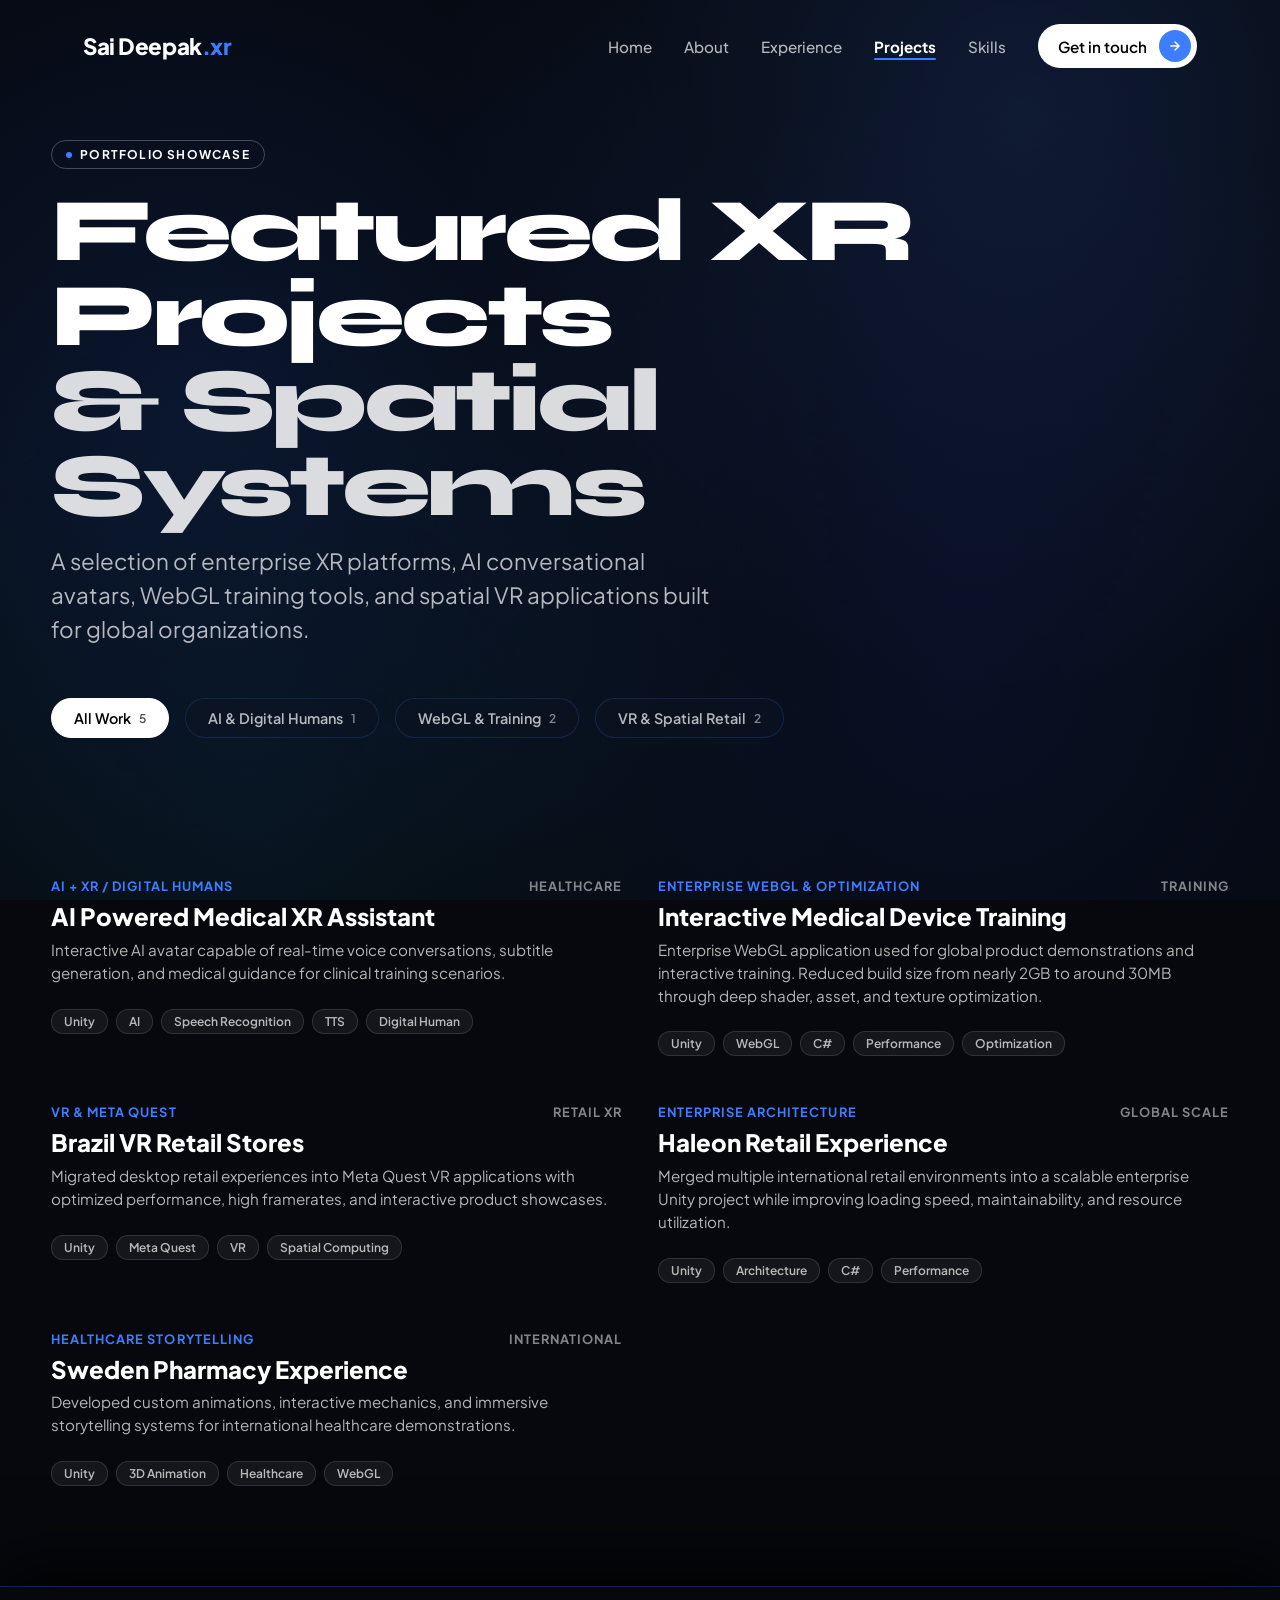
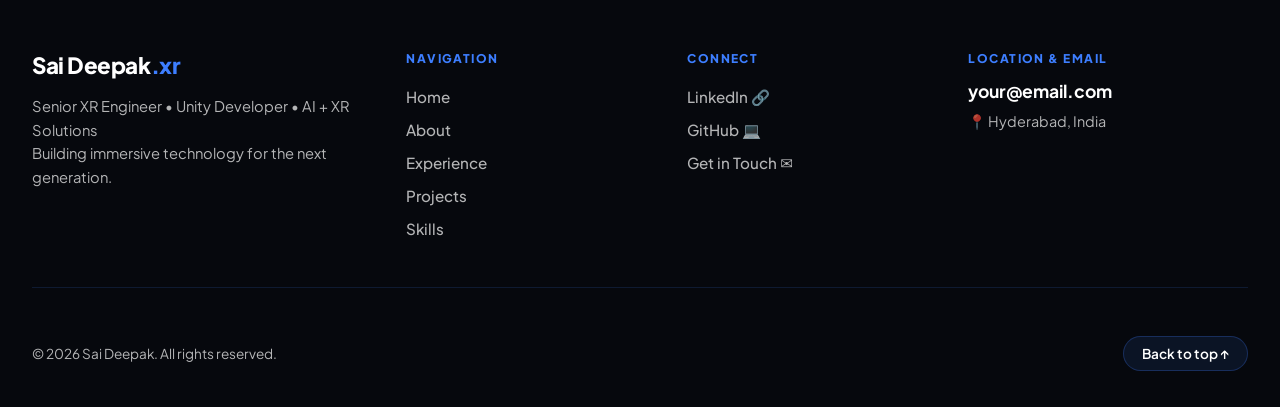
==== projects.html @ 57b47311 "Initial commit - Sai Deepak XR Portfolio" ====
<!DOCTYPE html>
<html lang="en">
<head>
  <meta charset="UTF-8">
  <meta name="viewport" content="width=device-width, initial-scale=1.0">
  <title>Projects & Case Studies — Sai Deepak (Senior XR Engineer)</title>
  <link rel="stylesheet" href="style.css">
  <link rel="preconnect" href="https://fonts.googleapis.com">
  <link rel="preconnect" href="https://fonts.gstatic.com" crossorigin>
  <link href="https://fonts.googleapis.com/css2?family=Plus+Jakarta+Sans:wght@300;400;500;600;700;800&family=Syne:wght@700;800&display=swap" rel="stylesheet">
</head>
<body class="projects-page-body">

  <!-- Ambient Dark Gradient Background Overlay -->
  <div class="ambient-gradient-overlay"></div>

  <!-- Sticky Navigation Bar -->
  <header class="navbar">
    <div class="nav-container">
      <a href="index.html" class="brand-logo">Sai Deepak<span class="logo-accent">.xr</span></a>
      <nav class="nav-menu">
        <a href="index.html#home" class="nav-link">Home</a>
        <a href="index.html#about" class="nav-link">About</a>
        <a href="index.html#experience" class="nav-link">Experience</a>
        <a href="projects.html" class="nav-link active">Projects</a>
        <a href="index.html#skills" class="nav-link">Skills</a>
        <a href="index.html#contact" class="btn-pill btn-pill-nav">
          <span>Get in touch</span>
          <span class="arrow-circle">
            <svg width="14" height="14" viewBox="0 0 24 24" fill="none" stroke="currentColor" stroke-width="2.5" stroke-linecap="round" stroke-linejoin="round">
              <path d="M5 12h14M12 5l7 7-7 7"/>
            </svg>
          </span>
        </a>
      </nav>
    </div>
  </header>

  <!-- Main Projects Wrapper -->
  <main class="content-wrapper">

    <!-- Hero Header & Title Subtext -->
    <section id="projects-hero" class="projects-hero-section">
      <div class="projects-hero-content">
        <div class="badge-pill"><span class="badge-dot"></span> PORTFOLIO SHOWCASE</div>
        <h1 class="projects-hero-title">Featured XR Projects<br><span class="hero-title-sub">& Spatial Systems</span></h1>
        <p class="projects-hero-subtext">A selection of enterprise XR platforms, AI conversational avatars, WebGL training tools, and spatial VR applications built for global organizations.</p>
      </div>

      <!-- Filter Tabs -->
      <div class="filter-bar">
        <button class="filter-btn active">All Work <span class="filter-count">5</span></button>
        <button class="filter-btn">AI & Digital Humans <span class="filter-count">1</span></button>
        <button class="filter-btn">WebGL & Training <span class="filter-count">2</span></button>
        <button class="filter-btn">VR & Spatial Retail <span class="filter-count">2</span></button>
      </div>
    </section>

    <!-- Featured Projects Grid -->
    <section class="all-projects-grid-section">
      <div class="projects-grid-full">

        <!-- Project Card 1 -->
        <article class="project-card-full">
          <div class="card-details">
            <div class="card-meta">
              <span class="card-cat">AI + XR / Digital Humans</span>
              <span class="card-year">Healthcare</span>
            </div>
            <h3 class="card-title">AI Powered Medical XR Assistant</h3>
            <p class="card-desc">Interactive AI avatar capable of real-time voice conversations, subtitle generation, and medical guidance for clinical training scenarios.</p>
            <div class="tech-tags">
              <span>Unity</span><span>AI</span><span>Speech Recognition</span><span>TTS</span><span>Digital Human</span>
            </div>
          </div>
        </article>

        <!-- Project Card 2 -->
        <article class="project-card-full">
          <div class="card-details">
            <div class="card-meta">
              <span class="card-cat">Enterprise WebGL & Optimization</span>
              <span class="card-year">Training</span>
            </div>
            <h3 class="card-title">Interactive Medical Device Training</h3>
            <p class="card-desc">Enterprise WebGL application used for global product demonstrations and interactive training. Reduced build size from nearly 2GB to around 30MB through deep shader, asset, and texture optimization.</p>
            <div class="tech-tags">
              <span>Unity</span><span>WebGL</span><span>C#</span><span>Performance</span><span>Optimization</span>
            </div>
          </div>
        </article>

        <!-- Project Card 3 -->
        <article class="project-card-full">
          <div class="card-details">
            <div class="card-meta">
              <span class="card-cat">VR & Meta Quest</span>
              <span class="card-year">Retail XR</span>
            </div>
            <h3 class="card-title">Brazil VR Retail Stores</h3>
            <p class="card-desc">Migrated desktop retail experiences into Meta Quest VR applications with optimized performance, high framerates, and interactive product showcases.</p>
            <div class="tech-tags">
              <span>Unity</span><span>Meta Quest</span><span>VR</span><span>Spatial Computing</span>
            </div>
          </div>
        </article>

        <!-- Project Card 4 -->
        <article class="project-card-full">
          <div class="card-details">
            <div class="card-meta">
              <span class="card-cat">Enterprise Architecture</span>
              <span class="card-year">Global Scale</span>
            </div>
            <h3 class="card-title">Haleon Retail Experience</h3>
            <p class="card-desc">Merged multiple international retail environments into a scalable enterprise Unity project while improving loading speed, maintainability, and resource utilization.</p>
            <div class="tech-tags">
              <span>Unity</span><span>Architecture</span><span>C#</span><span>Performance</span>
            </div>
          </div>
        </article>

        <!-- Project Card 5 -->
        <article class="project-card-full">
          <div class="card-details">
            <div class="card-meta">
              <span class="card-cat">Healthcare Storytelling</span>
              <span class="card-year">International</span>
            </div>
            <h3 class="card-title">Sweden Pharmacy Experience</h3>
            <p class="card-desc">Developed custom animations, interactive mechanics, and immersive storytelling systems for international healthcare demonstrations.</p>
            <div class="tech-tags">
              <span>Unity</span><span>3D Animation</span><span>Healthcare</span><span>WebGL</span>
            </div>
          </div>
        </article>

      </div>
    </section>

  </main>

  <!-- Full-Width Edge-to-Edge Solid Footer -->
  <footer class="site-footer">
    <div class="footer-inner">
      <div class="footer-grid">
        <!-- Col 1: Brand -->
        <div class="footer-col footer-col-brand">
          <a href="index.html" class="brand-logo">Sai Deepak<span class="logo-accent">.xr</span></a>
          <p class="footer-tagline">Senior XR Engineer • Unity Developer • AI + XR Solutions<br>Building immersive technology for the next generation.</p>
        </div>

        <!-- Col 2: Navigation -->
        <div class="footer-col">
          <span class="footer-col-head">NAVIGATION</span>
          <ul class="footer-link-list">
            <li><a href="index.html#home">Home</a></li>
            <li><a href="index.html#about">About</a></li>
            <li><a href="index.html#experience">Experience</a></li>
            <li><a href="projects.html">Projects</a></li>
            <li><a href="index.html#skills">Skills</a></li>
          </ul>
        </div>

        <!-- Col 3: Social & Links -->
        <div class="footer-col">
          <span class="footer-col-head">CONNECT</span>
          <ul class="footer-link-list">
            <li><a href="https://linkedin.com" target="_blank" rel="noopener">LinkedIn 🔗</a></li>
            <li><a href="https://github.com" target="_blank" rel="noopener">GitHub 💻</a></li>
            <li><a href="index.html#contact">Get in Touch ✉️</a></li>
          </ul>
        </div>

        <!-- Col 4: Direct Contact -->
        <div class="footer-col footer-col-direct">
          <span class="footer-col-head">LOCATION & EMAIL</span>
          <a href="mailto:your@email.com" class="footer-email">your@email.com</a>
          <span class="footer-location">📍 Hyderabad, India</span>
        </div>
      </div>

      <div class="footer-divider"></div>

      <div class="footer-bottom">
        <p class="copyright-text">© 2026 Sai Deepak. All rights reserved.</p>
        <a href="#projects-hero" class="back-to-top">Back to top ↑</a>
      </div>
    </div>
  </footer>

</body>
</html>
---- style.css ----
:root {
  --bg-dark: #06080D;
  --accent-orange: #3D7EFF; /* Remapped to Electric Blue */
  --accent-blue: #3D7EFF;
  --text-white: #FFFFFF;
  --text-muted: rgba(255, 255, 255, 0.7);
  --text-dim: rgba(255, 255, 255, 0.5);
  --card-bg: rgba(13, 19, 33, 0.55);
  --card-border: rgba(61, 126, 255, 0.15);
}

* {
  box-sizing: border-box;
  margin: 0;
  padding: 0;
}

html {
  scroll-behavior: smooth;
}

body {
  width: 100%;
  background-color: var(--bg-dark);
  color: var(--text-white);
  font-family: 'Plus Jakarta Sans', system-ui, -apple-system, sans-serif;
  overflow-x: hidden;
  position: relative;
}

/* Background Fixed Canvas Container */
.canvas-container {
  position: fixed;
  top: 0;
  left: 0;
  width: 100vw;
  height: 100vh;
  z-index: 1;
  pointer-events: none;
  overflow: hidden;
  transition: opacity 0.4s ease;
}

#animation-canvas {
  width: 100%;
  height: 100%;
  display: block;
}

/* Subtle scrim with low-opacity dark blue ambient gradient spots */
.canvas-scrim {
  position: absolute;
  inset: 0;
  background: radial-gradient(circle at 18% 25%, rgba(61, 126, 255, 0.16) 0%, transparent 50%),
              radial-gradient(circle at 82% 55%, rgba(37, 99, 235, 0.14) 0%, transparent 55%),
              radial-gradient(circle at 50% 85%, rgba(30, 64, 175, 0.15) 0%, transparent 50%),
              linear-gradient(to bottom, rgba(6, 8, 13, 0.4) 0%, rgba(6, 8, 13, 0.15) 50%, rgba(6, 8, 13, 0.8) 100%);
  pointer-events: none;
}

/* Loading Overlay */
.loader-overlay {
  position: fixed;
  inset: 0;
  background-color: var(--bg-dark);
  z-index: 9999;
  display: flex;
  justify-content: center;
  align-items: center;
  transition: opacity 0.6s cubic-bezier(0.16, 1, 0.3, 1), visibility 0.6s;
}

.loader-overlay.hidden {
  opacity: 0;
  visibility: hidden;
  pointer-events: none;
}

.loader-content {
  display: flex;
  flex-direction: column;
  align-items: center;
  gap: 16px;
  width: 240px;
}

.spinner {
  width: 32px;
  height: 32px;
  border: 2px solid rgba(255, 255, 255, 0.1);
  border-top-color: var(--accent-orange);
  border-radius: 50%;
  animation: spin 0.8s linear infinite;
}

@keyframes spin {
  to { transform: rotate(360deg); }
}

.loader-text {
  font-size: 0.8rem;
  font-weight: 500;
  letter-spacing: 0.08em;
  color: var(--text-muted);
  text-transform: uppercase;
}

.progress-bar-track {
  width: 100%;
  height: 3px;
  background: rgba(255, 255, 255, 0.1);
  border-radius: 4px;
  overflow: hidden;
}

.progress-bar-fill {
  width: 0%;
  height: 100%;
  background: var(--accent-orange);
  transition: width 0.15s ease-out;
  border-radius: 4px;
}

/* Sticky Navbar */
.navbar {
  position: fixed;
  top: 0;
  left: 0;
  width: 100%;
  z-index: 100;
  padding: 24px 32px;
  transition: background 0.3s ease, padding 0.3s ease;
}

.nav-container {
  width: 100%;
  max-width: 100%;
  padding: 0 max(4vw, 36px);
  display: flex;
  justify-content: space-between;
  align-items: center;
}

.brand-logo {
  font-size: 1.4rem;
  font-weight: 800;
  color: var(--text-white);
  text-decoration: none;
  letter-spacing: -0.02em;
}

.nav-menu {
  display: flex;
  align-items: center;
  gap: 32px;
}

.nav-link {
  color: var(--text-muted);
  text-decoration: none;
  font-size: 0.95rem;
  font-weight: 500;
  transition: color 0.25s ease;
}

.nav-link:hover {
  color: var(--text-white);
}

/* Button Pill Base */
.btn-pill {
  display: inline-flex;
  align-items: center;
  gap: 12px;
  text-decoration: none;
  font-size: 0.95rem;
  font-weight: 600;
  border-radius: 40px;
  transition: all 0.3s ease;
  cursor: pointer;
}

.btn-pill-nav {
  background: var(--text-white);
  color: #000000;
  padding: 6px 6px 6px 20px;
}

.btn-pill-nav:hover {
  transform: translateY(-2px);
  box-shadow: 0 8px 24px rgba(255, 255, 255, 0.2);
}

.btn-pill-primary {
  background: var(--accent-orange);
  color: var(--text-white);
  padding: 8px 8px 8px 24px;
}

.btn-pill-primary:hover {
  background: #2563EB;
  transform: translateY(-2px);
  box-shadow: 0 8px 24px rgba(61, 126, 255, 0.45);
}

.arrow-circle {
  width: 32px;
  height: 32px;
  border-radius: 50%;
  background: var(--accent-orange);
  color: var(--text-white);
  display: flex;
  align-items: center;
  justify-content: center;
  transition: transform 0.3s ease;
}

.btn-pill-nav .arrow-circle {
  background: var(--accent-orange);
  color: var(--text-white);
}

.btn-pill-primary .arrow-circle {
  background: #ffffff;
  color: var(--accent-orange);
}

.btn-pill:hover .arrow-circle {
  transform: translateX(3px);
}

/* Main Content Wrapper (Overlay on top of fixed canvas) */
.content-wrapper {
  position: relative;
  z-index: 2;
  width: 100%;
  max-width: 100%;
  padding: 120px max(4vw, 36px) 100px;
  display: flex;
  flex-direction: column;
  gap: 140px;
}

/* Hero Section */
.hero-section {
  min-height: calc(100vh - 160px);
  display: flex;
  flex-direction: column;
  justify-content: space-between;
  padding-top: 40px;
}

.hero-grid {
  display: flex;
  justify-content: space-between;
  align-items: center;
  width: 100%;
}

.hero-left {
  max-width: 380px;
}

.hero-subhead {
  font-size: 1.35rem;
  font-weight: 500;
  color: var(--text-white);
  margin-bottom: 8px;
}

.hero-title {
  font-size: clamp(2.5rem, 4vw, 4.2rem);
  font-weight: 800;
  line-height: 0.98;
  letter-spacing: -0.03em;
  color: var(--text-white);
  font-family: 'Plus Jakarta Sans', sans-serif;
  text-shadow: 0 4px 30px rgba(0, 0, 0, 0.4);
}

.hero-right {
  max-width: 420px;
  margin-left: auto;
  text-align: right;
  display: flex;
  flex-direction: column;
  align-items: flex-end;
}

.hero-quote {
  font-size: clamp(1.6rem, 3vw, 2.4rem);
  font-weight: 700;
  line-height: 1.2;
  letter-spacing: -0.02em;
  margin-bottom: 16px;
  color: var(--text-white);
}

.hero-desc {
  font-size: 1.05rem;
  line-height: 1.6;
  color: var(--text-muted);
}

.hero-actions {
  display: flex;
  gap: 14px;
  flex-wrap: wrap;
  margin-top: 24px;
  justify-content: flex-end;
}

.hero-role-badge {
  display: inline-block;
  padding: 6px 16px;
  border-radius: 20px;
  background: rgba(61, 126, 255, 0.15);
  border: 1px solid rgba(61, 126, 255, 0.35);
  color: var(--text-white);
  font-size: 0.82rem;
  font-weight: 700;
  letter-spacing: 0.04em;
  text-transform: uppercase;
  margin-top: 16px;
}

/* Services / Tags Row (Spatial Left & Right Split) */
.services-row {
  display: flex;
  justify-content: space-between;
  align-items: flex-start;
  gap: 120px;
  margin-top: 60px;
  padding-top: 40px;
  border-top: 1px solid rgba(255, 255, 255, 0.1);
  width: 100%;
}

.services-left, .services-right {
  display: flex;
  flex-direction: column;
  gap: 24px;
  max-width: 440px;
  width: 100%;
}

.services-right {
  text-align: right;
  align-items: flex-end;
  margin-left: auto;
}

.services-right .service-tag {
  justify-content: flex-end;
  text-align: right;
}

.service-tag {
  font-size: 0.95rem;
  font-weight: 600;
  color: var(--text-white);
  display: flex;
  align-items: center;
  gap: 8px;
}

.tag-num {
  color: var(--accent-orange);
  font-weight: 700;
}

/* Trusted Brands Section */
.brands-section {
  width: 100%;
}

.brands-card {
  background: transparent;
  backdrop-filter: none;
  -webkit-backdrop-filter: none;
  border: none;
  border-top: 1px solid rgba(255, 255, 255, 0.12);
  border-bottom: 1px solid rgba(255, 255, 255, 0.12);
  padding: 32px 0;
  display: flex;
  align-items: center;
  justify-content: space-between;
  gap: 60px;
  width: 100%;
}

.brands-left {
  display: flex;
  align-items: center;
  gap: 32px;
  max-width: 460px;
}

.brands-right {
  display: flex;
  align-items: center;
  gap: 36px;
  margin-left: auto;
}

.brand-item {
  display: flex;
  align-items: center;
  gap: 10px;
  font-size: 1.1rem;
  font-weight: 700;
  color: var(--text-white);
  letter-spacing: -0.01em;
}

.brand-icon {
  width: 22px;
  height: 22px;
  color: var(--text-white);
}

/* About / Behind the Designs Section */
.about-section {
  padding-top: 40px;
}

.about-grid {
  display: flex;
  justify-content: space-between;
  align-items: flex-start;
  width: 100%;
}

.about-left {
  max-width: 400px;
}

.about-right {
  max-width: 440px;
  margin-left: auto;
  text-align: right;
  display: flex;
  flex-direction: column;
  align-items: flex-end;
}

.section-badge {
  display: inline-block;
  font-size: 1.1rem;
  font-weight: 700;
  color: var(--accent-orange);
  margin-bottom: 20px;
  letter-spacing: -0.01em;
}

.section-heading {
  font-size: clamp(2.5rem, 5vw, 4rem);
  font-weight: 800;
  line-height: 1.08;
  letter-spacing: -0.03em;
  color: var(--text-white);
  text-shadow: 0 4px 30px rgba(0, 0, 0, 0.4);
}

.about-right {
  display: flex;
  flex-direction: column;
  gap: 36px;
  padding-top: 50px;
}

.about-text {
  font-size: clamp(1.2rem, 2.5vw, 1.75rem);
  font-weight: 600;
  line-height: 1.35;
  color: var(--text-white);
  letter-spacing: -0.02em;
}

.cta-row {
  display: flex;
  flex-direction: column;
  align-items: flex-start;
  gap: 20px;
}

.cta-subtext {
  font-size: 0.95rem;
  color: var(--text-muted);
}

/* Badge Pill Base */
.badge-pill {
  display: inline-flex;
  align-items: center;
  gap: 8px;
  padding: 6px 14px;
  border-radius: 20px;
  background: transparent;
  border: 1px solid rgba(255, 255, 255, 0.25);
  font-size: 0.75rem;
  font-weight: 700;
  letter-spacing: 0.1em;
  color: var(--text-white);
  text-transform: uppercase;
  margin-bottom: 20px;
}

.badge-dot {
  width: 6px;
  height: 6px;
  border-radius: 50%;
  background: #3D7EFF;
}

.section-title {
  font-size: clamp(2rem, 3.8vw, 3.2rem);
  font-weight: 800;
  line-height: 1.1;
  letter-spacing: -0.03em;
  color: var(--text-white);
}

.section-title em {
  font-style: italic;
  font-weight: 300;
}

/* Workflow Section */
.workflow-section {
  width: 100%;
  display: flex;
  flex-direction: column;
  gap: 48px;
}

.workflow-header {
  display: grid;
  grid-template-columns: 1.1fr 0.9fr;
  gap: 60px;
  align-items: flex-end;
}

.workflow-desc {
  font-size: 1.05rem;
  line-height: 1.6;
  color: var(--text-muted);
}

/* Timeline Container & Grid Lines */
.timeline-container {
  position: relative;
  width: 100%;
  padding: 40px 0;
  margin: 10px 0;
}

.timeline-grid-lines {
  position: absolute;
  inset: 0;
  display: grid;
  grid-template-columns: repeat(5, 1fr);
  pointer-events: none;
}

.timeline-grid-lines span {
  border-right: 1px dashed rgba(255, 255, 255, 0.1);
}

.timeline-steps {
  position: relative;
  z-index: 2;
  display: flex;
  flex-direction: column;
  gap: 16px;
}

.timeline-step {
  display: inline-flex;
  align-items: center;
  gap: 12px;
  padding: 10px 18px;
  border-radius: 30px;
  background: rgba(255, 255, 255, 0.06);
  border: 1px solid rgba(255, 255, 255, 0.15);
  font-size: 0.9rem;
  font-weight: 600;
  color: var(--text-white);
  width: fit-content;
  transition: transform 0.3s ease, border-color 0.3s ease;
}

.timeline-step:hover {
  transform: translateY(-2px);
  border-color: rgba(255, 255, 255, 0.4);
}

.step-duration {
  font-size: 0.75rem;
  padding: 3px 10px;
  border-radius: 12px;
  background: rgba(255, 255, 255, 0.15);
  color: #ffffff;
  font-weight: 700;
}

/* Staggered Timeline Staircase Positioning */
.step-1 { margin-left: 0%; }
.step-2 { margin-left: 5%; }
.step-3 { margin-left: 28%; }
.step-4 { margin-left: 54%; }
.step-5 { margin-left: 58%; }
.step-6 { margin-left: 78%; }

.workflow-caption {
  display: flex;
  align-items: flex-start;
  gap: 12px;
  font-size: 0.9rem;
  color: var(--text-muted);
  max-width: 800px;
}

.caption-dot {
  width: 6px;
  height: 6px;
  border-radius: 50%;
  background: #3D7EFF;
  margin-top: 6px;
  flex-shrink: 0;
}

/* Color Palette Section */
.palette-section {
  width: 100%;
  display: flex;
  flex-direction: column;
  gap: 48px;
}

.palette-header {
  max-width: 850px;
}

.palette-diagram-wrap {
  position: relative;
  width: 100%;
  min-height: 520px;
  display: flex;
  align-items: center;
  justify-content: center;
}

.ring-svg {
  width: 460px;
  height: 460px;
  position: absolute;
  pointer-events: none;
}

.node-pulse {
  animation: pulseNode 2s infinite ease-in-out;
}

@keyframes pulseNode {
  0%, 100% { r: 12px; opacity: 1; }
  50% { r: 16px; opacity: 0.8; }
}

/* Swatch Cards */
.swatch-card {
  position: absolute;
  width: 240px;
  padding: 16px;
  border-radius: 16px;
  background: rgba(18, 18, 22, 0.4);
  border: 1px solid rgba(255, 255, 255, 0.12);
  display: flex;
  flex-direction: column;
  gap: 8px;
  transition: transform 0.3s ease, border-color 0.3s ease;
}

.swatch-card:hover {
  transform: scale(1.03);
  border-color: rgba(255, 255, 255, 0.3);
}

.card-top-left { top: 20px; left: 4%; }
.card-top-right { top: 20px; right: 4%; }
.card-bottom-left { bottom: 20px; left: 4%; }
.card-bottom-right { bottom: 20px; right: 4%; }

.card-head {
  display: flex;
  align-items: center;
  justify-content: space-between;
}

.swatch-name {
  font-size: 0.85rem;
  font-weight: 700;
  color: var(--text-white);
}

.swatch-color-dot {
  width: 12px;
  height: 12px;
  border-radius: 50%;
}

.dot-white { background: #FFFFFF; }
.dot-dark { background: #0D0F14; border: 1px solid #ffffff; }
.dot-blue { background: #3D7EFF; }
.dot-surface { background: #141720; border: 1px solid rgba(255,255,255,0.4); }

.card-desc {
  font-size: 0.75rem;
  color: var(--text-muted);
  line-height: 1.4;
}

.card-specs {
  display: flex;
  flex-direction: column;
  gap: 4px;
  padding-top: 8px;
  border-top: 1px solid rgba(255, 255, 255, 0.08);
  font-size: 0.7rem;
  color: var(--text-dim);
}

.spec-row {
  display: flex;
  justify-content: space-between;
  align-items: center;
}

.spec-row strong {
  color: var(--text-white);
  font-weight: 600;
}

/* Palette Actions */
.palette-actions {
  display: flex;
  align-items: center;
  justify-content: space-between;
  margin-top: 20px;
}

.btn-pill-outline {
  border: 1px solid rgba(255, 255, 255, 0.25);
  background: transparent;
  color: var(--text-white);
  padding: 10px 20px;
  font-size: 0.9rem;
}

.btn-pill-outline:hover {
  border-color: var(--text-white);
  background: rgba(255, 255, 255, 0.1);
}

/* Projects Grid Section */
.projects-section {
  padding-bottom: 80px;
}

.projects-grid {
  display: grid;
  grid-template-columns: repeat(3, 1fr);
  gap: 28px;
}

.project-card {
  background: transparent;
  backdrop-filter: none;
  -webkit-backdrop-filter: none;
  border: none;
  border-radius: 28px;
  overflow: hidden;
  transition: transform 0.4s cubic-bezier(0.16, 1, 0.3, 1);
  cursor: pointer;
}

.project-card:hover {
  transform: translateY(-8px);
  box-shadow: none;
}

.card-image-wrap {
  width: 100%;
  aspect-ratio: 4 / 5;
  overflow: hidden;
  border-radius: 24px;
  background: transparent;
}

.card-img {
  width: 100%;
  height: 100%;
  object-fit: cover;
  display: block;
  border-radius: 24px;
  transition: transform 0.6s cubic-bezier(0.16, 1, 0.3, 1);
}

.project-card:hover .card-img {
  transform: scale(1.06);
}

/* Stats / Market Valuation Section */
.stats-section {
  width: 100%;
  padding-bottom: 60px;
}

.stats-divider {
  width: 100%;
  height: 1px;
  background: rgba(255, 255, 255, 0.15);
  margin-bottom: 40px;
}

.stats-grid {
  display: flex;
  justify-content: space-between;
  align-items: flex-start;
  gap: 40px;
  width: 100%;
}

.stats-col {
  display: flex;
  flex-direction: column;
  gap: 60px;
  max-width: 440px;
  width: 100%;
}

.stats-col-left {
  text-align: left;
  align-items: flex-start;
}

.stats-col-right {
  text-align: right;
  align-items: flex-end;
  margin-left: auto;
}

.stats-col-right .stat-value {
  justify-content: flex-end;
}

.stats-col-right .stat-desc {
  text-align: right;
}

.stat-item {
  display: flex;
  flex-direction: column;
  gap: 16px;
}

.stat-header-label {
  font-size: 0.8rem;
  font-weight: 700;
  letter-spacing: 0.08em;
  color: var(--text-muted);
  text-transform: uppercase;
}

.stat-value {
  font-size: clamp(4.5rem, 9vw, 8rem);
  font-weight: 800;
  line-height: 0.95;
  letter-spacing: -0.04em;
  color: var(--text-white);
  font-family: 'Plus Jakarta Sans', sans-serif;
  display: flex;
  align-items: baseline;
  gap: 12px;
}

.stat-unit {
  font-size: clamp(1.5rem, 3vw, 2.5rem);
  font-weight: 700;
  color: rgba(255, 255, 255, 0.8);
  letter-spacing: 0.02em;
}

.stat-desc {
  font-size: 1.05rem;
  line-height: 1.5;
  color: var(--text-muted);
  max-width: 440px;
}

/* Global Studio Showcase Section */
.studio-section {
  position: relative;
  width: 100%;
  min-height: 700px;
  display: flex;
  align-items: center;
  justify-content: center;
  margin: 40px 0 80px;
  overflow: hidden;
}

/* Huge Two-Line Display Name Surround */
.studio-name-display {
  display: flex;
  flex-direction: column;
  align-items: center;
  justify-content: center;
  width: 100%;
  text-align: center;
  pointer-events: none;
  user-select: none;
}

.name-line {
  font-size: clamp(5.5rem, 14vw, 12rem);
  font-weight: 800;
  font-family: 'Syne', 'Plus Jakarta Sans', sans-serif;
  line-height: 0.9;
  letter-spacing: -0.04em;
  color: rgba(255, 255, 255, 0.9);
  text-transform: uppercase;
}

/* Centered Portrait Card Frame with Floating Badges */
.studio-centered-frame {
  position: absolute;
  top: 50%;
  left: 50%;
  transform: translate(-50%, -50%);
  z-index: 10;
  display: flex;
  flex-direction: column;
  align-items: center;
  gap: 12px;
}

.portrait-card-wrap {
  width: 220px;
  height: 280px;
  border-radius: 20px;
  overflow: hidden;
  border: 1px solid rgba(255, 255, 255, 0.3);
  box-shadow: 0 30px 60px rgba(0, 0, 0, 0.6);
  background: transparent;
}

.portrait-img {
  width: 100%;
  height: 100%;
  object-fit: cover;
  display: block;
}

.badge-tag-top, .badge-tag-bottom {
  display: inline-block;
  padding: 6px 18px;
  border-radius: 20px;
  background: rgba(18, 18, 22, 0.75);
  border: 1px solid rgba(255, 255, 255, 0.25);
  backdrop-filter: blur(12px);
  font-size: 0.8rem;
  font-weight: 700;
  color: var(--text-white);
  box-shadow: 0 8px 20px rgba(0, 0, 0, 0.4);
}

/* Top Right Studio Info */
.studio-info-topright {
  position: absolute;
  top: 20px;
  right: 0;
  max-width: 260px;
  display: flex;
  flex-direction: column;
  gap: 8px;
  text-align: right;
  z-index: 5;
}

.info-year {
  font-size: 0.75rem;
  font-weight: 700;
  letter-spacing: 0.1em;
  color: var(--text-muted);
}

.info-text {
  font-size: 0.9rem;
  line-height: 1.5;
  color: var(--text-white);
}

/* Bottom Left Review Rating */
.studio-rating-bottomleft {
  position: absolute;
  bottom: 20px;
  left: 0;
  display: flex;
  align-items: center;
  gap: 16px;
  z-index: 5;
}

.avatar-group {
  display: flex;
  align-items: center;
}

.avatar-icon {
  width: 32px;
  height: 32px;
  border-radius: 50%;
  background: rgba(255, 255, 255, 0.15);
  border: 2px solid #050505;
  display: flex;
  align-items: center;
  justify-content: center;
  font-size: 0.8rem;
  margin-left: -10px;
}

.avatar-icon:first-child {
  margin-left: 0;
}

.rating-text-wrap {
  display: flex;
  flex-direction: column;
  font-size: 0.85rem;
}

.rating-text-wrap strong {
  color: var(--text-white);
  font-weight: 700;
}

.rating-text-wrap span {
  color: var(--text-muted);
  font-size: 0.75rem;
}

/* Contact Section (Ready to Grow & Scale) */
.contact-section {
  width: 100%;
  padding-bottom: 80px;
}

.contact-header {
  display: flex;
  justify-content: space-between;
  align-items: flex-start;
  gap: 40px;
  margin-bottom: 64px;
}

.contact-title {
  font-size: clamp(3rem, 6.5vw, 6rem);
  font-weight: 800;
  line-height: 0.95;
  letter-spacing: -0.04em;
  color: var(--text-white);
  font-family: 'Plus Jakarta Sans', sans-serif;
  text-transform: uppercase;
}

.contact-title-sub {
  color: rgba(255, 255, 255, 0.85);
  font-weight: 700;
}

.contact-badge {
  display: flex;
  flex-direction: column;
  align-items: flex-end;
  gap: 8px;
  text-align: right;
}

.badge-tag {
  display: inline-block;
  padding: 6px 16px;
  border-radius: 20px;
  background: transparent;
  border: 1px solid rgba(255, 255, 255, 0.25);
  backdrop-filter: none;
  -webkit-backdrop-filter: none;
  font-size: 0.75rem;
  font-weight: 700;
  letter-spacing: 0.1em;
  color: var(--text-white);
  text-transform: uppercase;
}

.badge-desc {
  font-size: 0.85rem;
  color: var(--text-muted);
  max-width: 200px;
}

.contact-form {
  background: transparent;
  backdrop-filter: none;
  -webkit-backdrop-filter: none;
  border: none;
  padding: 24px 0 0 0;
  box-shadow: none;
}

.form-grid {
  display: grid;
  grid-template-columns: repeat(2, 1fr);
  gap: 48px 40px;
}

.form-group {
  display: flex;
  flex-direction: column;
  gap: 12px;
}

.form-group label {
  font-size: 0.75rem;
  font-weight: 700;
  letter-spacing: 0.08em;
  color: rgba(255, 255, 255, 0.7);
  text-transform: uppercase;
}

.form-group input,
.form-group select {
  width: 100%;
  background: transparent;
  border: none;
  border-bottom: 1px solid rgba(255, 255, 255, 0.2);
  padding: 12px 0;
  font-size: 1rem;
  font-weight: 500;
  color: var(--text-white);
  font-family: inherit;
  outline: none;
  border-radius: 0;
  transition: border-color 0.3s ease, color 0.3s ease;
}

.form-group input::placeholder {
  color: rgba(255, 255, 255, 0.3);
  text-transform: uppercase;
}

.form-group select option {
  background: #121216;
  color: #ffffff;
}

.form-group input:focus,
.form-group select:focus {
  border-bottom-color: var(--accent-orange);
}

.form-submit-wrap {
  margin-top: 56px;
  display: flex;
  justify-content: flex-end;
}

.btn-submit {
  padding: 12px 12px 12px 32px;
  font-size: 1.05rem;
}

/* Site Footer (Full-Width Edge-to-Edge Solid Theme Footer) */
.site-footer {
  width: 100%;
  max-width: 100%;
  position: relative;
  z-index: 10;
  margin: 0;
  padding: 64px 0 36px;
  background: var(--bg-dark);
  border-top: 1px solid rgba(61, 126, 255, 0.25);
  border-left: none;
  border-right: none;
  border-bottom: none;
  border-radius: 0;
  box-shadow: 0 -20px 60px rgba(0, 0, 0, 0.9);
}

.footer-inner {
  max-width: 1320px;
  width: 100%;
  margin: 0 auto;
  padding: 0 32px;
  display: flex;
  flex-direction: column;
  gap: 48px;
}

.footer-grid {
  display: grid;
  grid-template-columns: 1.4fr 1fr 1fr 1.2fr;
  gap: 48px;
}

.footer-col {
  display: flex;
  flex-direction: column;
  gap: 16px;
}

.footer-col-brand {
  max-width: 340px;
}

.footer-tagline {
  font-size: 0.92rem;
  line-height: 1.6;
  color: var(--text-muted);
}

.footer-col-head {
  font-size: 0.75rem;
  font-weight: 800;
  letter-spacing: 0.12em;
  color: var(--accent-orange);
  text-transform: uppercase;
  margin-bottom: 4px;
}

.footer-link-list {
  list-style: none;
  display: flex;
  flex-direction: column;
  gap: 12px;
}

.footer-link-list a {
  color: var(--text-muted);
  text-decoration: none;
  font-size: 0.95rem;
  font-weight: 500;
  transition: all 0.25s ease;
  display: inline-flex;
  align-items: center;
  gap: 6px;
}

.footer-link-list a:hover {
  color: var(--text-white);
  transform: translateX(4px);
}

.footer-col-direct {
  display: flex;
  flex-direction: column;
  gap: 10px;
}

.footer-email {
  font-size: 1.1rem;
  font-weight: 700;
  color: var(--text-white);
  text-decoration: none;
  transition: color 0.25s ease;
}

.footer-email:hover {
  color: var(--accent-orange);
}

.footer-location {
  font-size: 0.9rem;
  color: var(--text-muted);
}

.footer-divider {
  width: 100%;
  height: 1px;
  background: rgba(61, 126, 255, 0.15);
}

.footer-bottom {
  display: flex;
  justify-content: space-between;
  align-items: center;
  font-size: 0.85rem;
  color: var(--text-muted);
}

.copyright-text {
  color: var(--text-muted);
}

.back-to-top {
  color: var(--text-white);
  text-decoration: none;
  font-weight: 600;
  font-size: 0.85rem;
  padding: 8px 18px;
  border-radius: 20px;
  background: rgba(61, 126, 255, 0.1);
  border: 1px solid rgba(61, 126, 255, 0.25);
  transition: all 0.3s ease;
}

.back-to-top:hover {
  background: var(--accent-orange);
  color: var(--text-white);
  box-shadow: 0 4px 16px rgba(61, 126, 255, 0.35);
  transform: translateY(-2px);
}

/* Responsive Styles */
@media (max-width: 1024px) {
  .navbar {
    padding: 16px 24px;
  }
  .content-wrapper {
    padding: 100px 24px 80px;
    gap: 120px;
  }
  .hero-grid, .about-grid, .workflow-header {
    grid-template-columns: 1fr;
    gap: 40px;
  }
  .services-row {
    grid-template-columns: repeat(2, 1fr);
  }
  .step-1, .step-2, .step-3, .step-4, .step-5, .step-6 {
    margin-left: 0 !important;
  }
  .palette-diagram-wrap {
    min-height: auto;
    flex-direction: column;
    gap: 20px;
  }
  .ring-svg {
    display: none;
  }
  .swatch-card {
    position: relative;
    width: 100%;
    inset: auto !important;
  }
  .about-right {
    padding-top: 0;
  }
  .brands-card {
    flex-direction: column;
    align-items: flex-start;
    padding: 28px;
  }
  .projects-grid {
    grid-template-columns: 1fr;
  }
  .contact-header {
    flex-direction: column;
    align-items: flex-start;
  }
  .contact-badge {
    align-items: flex-start;
    text-align: left;
  }
  .form-grid {
    grid-template-columns: 1fr;
  }
  .contact-form {
    padding: 36px 24px;
  }
  .footer-grid {
    grid-template-columns: repeat(2, 1fr);
    gap: 36px;
  }
  .site-footer {
    padding: 40px 24px 28px;
    margin-top: 0;
  }
  .services-row, .skills-grid-split, .contact-grid-split, .projects-grid-featured {
    flex-direction: column;
    grid-template-columns: 1fr;
    gap: 40px;
  }
  .services-right, .skills-col-right, .contact-right-col, .card-right {
    text-align: left;
    align-items: flex-start;
    margin-left: 0;
  }
  .services-right .service-tag, .card-right .card-meta, .card-right .tech-tags {
    justify-content: flex-start;
    text-align: left;
  }
  .stats-grid {
    flex-direction: column;
    gap: 40px;
  }
  .stats-col-right {
    text-align: left;
    align-items: flex-start;
    margin-left: 0;
  }
  .stats-col-right .stat-value {
    justify-content: flex-start;
  }
  .studio-section {
    min-height: 540px;
    flex-direction: column;
    justify-content: center;
  }
  .studio-info-topright {
    position: relative;
    top: 0;
    right: 0;
    max-width: 100%;
    text-align: center;
    margin-bottom: 24px;
  }
  .studio-rating-bottomleft {
    position: relative;
    bottom: 0;
    left: 0;
    justify-content: center;
    margin-top: 24px;
  }
}

@media (max-width: 640px) {
  .nav-menu .nav-link {
    display: none;
  }
  .brands-logos {
    gap: 24px;
  }
}

/* Projects Page Ambient Background & Layout */
.projects-page-body {
  background-color: #06080D;
  color: var(--text-white);
  min-height: 100vh;
  position: relative;
}

.ambient-gradient-overlay {
  position: fixed;
  inset: 0;
  pointer-events: none;
  z-index: 0;
  background: radial-gradient(circle at 80% 12%, rgba(61, 126, 255, 0.16) 0%, transparent 45%),
              radial-gradient(circle at 15% 45%, rgba(37, 99, 235, 0.14) 0%, transparent 50%),
              radial-gradient(circle at 75% 75%, rgba(30, 64, 175, 0.15) 0%, transparent 50%),
              radial-gradient(circle at 20% 90%, rgba(14, 116, 144, 0.10) 0%, transparent 45%);
}

.nav-link.active {
  color: var(--text-white);
  font-weight: 700;
  position: relative;
}

.nav-link.active::after {
  content: '';
  position: absolute;
  bottom: -4px;
  left: 0;
  width: 100%;
  height: 2px;
  background: var(--accent-orange);
  border-radius: 2px;
}

/* Projects Hero Section */
.projects-hero-section {
  display: flex;
  flex-direction: column;
  gap: 40px;
  padding-top: 20px;
}

.projects-hero-title {
  font-size: clamp(3.5rem, 7vw, 6.5rem);
  font-weight: 800;
  line-height: 0.95;
  letter-spacing: -0.04em;
  color: var(--text-white);
  font-family: 'Syne', sans-serif;
}

.hero-title-sub {
  color: rgba(255, 255, 255, 0.85);
}

.projects-hero-subtext {
  font-size: clamp(1.1rem, 2vw, 1.4rem);
  color: var(--text-muted);
  max-width: 680px;
  line-height: 1.5;
  margin-top: 16px;
}

/* Filter Bar */
.filter-bar {
  display: flex;
  gap: 16px;
  flex-wrap: wrap;
  margin-top: 12px;
}

.filter-btn {
  display: inline-flex;
  align-items: center;
  gap: 8px;
  padding: 10px 22px;
  border-radius: 30px;
  background: rgba(13, 19, 33, 0.5);
  border: 1px solid rgba(61, 126, 255, 0.18);
  color: var(--text-muted);
  font-size: 0.9rem;
  font-weight: 600;
  cursor: pointer;
  transition: all 0.3s ease;
  font-family: inherit;
}

.filter-count {
  font-size: 0.75rem;
  opacity: 0.7;
}

.filter-btn.active, .filter-btn:hover {
  background: var(--text-white);
  color: #000000;
  border-color: var(--text-white);
}

/* All Projects Grid Section */
.all-projects-grid-section {
  width: 100%;
}

.projects-grid-full {
  display: grid;
  grid-template-columns: repeat(2, 1fr);
  gap: 48px 36px;
}

.project-card-full {
  display: flex;
  flex-direction: column;
  gap: 20px;
  cursor: pointer;
  transition: transform 0.4s ease;
}

.project-card-full:hover {
  transform: translateY(-6px);
}

.card-details {
  display: flex;
  flex-direction: column;
  gap: 8px;
}

.card-meta {
  display: flex;
  justify-content: space-between;
  align-items: center;
  font-size: 0.8rem;
  font-weight: 700;
  letter-spacing: 0.08em;
  text-transform: uppercase;
  color: var(--accent-orange);
}

.card-year {
  color: var(--text-dim);
}

.card-title {
  font-size: 1.5rem;
  font-weight: 800;
  color: var(--text-white);
  line-height: 1.2;
}

.card-desc {
  font-size: 0.95rem;
  color: var(--text-muted);
  line-height: 1.5;
}

/* Metrics Section */
.metrics-section {
  width: 100%;
}

.metrics-divider {
  width: 100%;
  height: 1px;
  background: rgba(61, 126, 255, 0.15);
  margin-bottom: 40px;
}

.metrics-grid {
  display: grid;
  grid-template-columns: repeat(4, 1fr);
  gap: 32px;
}

.metric-item {
  display: flex;
  flex-direction: column;
  gap: 8px;
}

.metric-num {
  font-size: clamp(2.5rem, 5vw, 4rem);
  font-weight: 800;
  color: var(--text-white);
  line-height: 1.0;
}

.metric-label {
  font-size: 0.75rem;
  font-weight: 700;
  letter-spacing: 0.08em;
  color: var(--text-muted);
}

/* Process Section */
.process-section {
  display: flex;
  flex-direction: column;
  gap: 40px;
}

.process-grid {
  display: grid;
  grid-template-columns: repeat(3, 1fr);
  gap: 28px;
}

.process-step {
  display: flex;
  flex-direction: column;
  gap: 16px;
  padding: 36px 32px;
  border-radius: 24px;
  border: 1px solid rgba(61, 126, 255, 0.18);
  background: rgba(13, 19, 33, 0.5);
  backdrop-filter: blur(16px);
}

.step-number {
  font-size: 2.2rem;
  font-weight: 800;
  color: var(--accent-orange);
}

.step-title {
  font-size: 1.25rem;
  font-weight: 700;
  color: var(--text-white);
}

.step-text {
  font-size: 0.95rem;
  color: var(--text-muted);
  line-height: 1.5;
}

/* Testimonials Section */
.testimonials-section {
  display: flex;
  flex-direction: column;
  gap: 40px;
}

.testimonials-grid {
  display: grid;
  grid-template-columns: repeat(2, 1fr);
  gap: 28px;
}

.testimonial-card {
  padding: 40px;
  border-radius: 28px;
  border: 1px solid rgba(61, 126, 255, 0.18);
  background: rgba(13, 19, 33, 0.5);
  backdrop-filter: blur(16px);
  display: flex;
  flex-direction: column;
  gap: 24px;
}

.stars {
  color: var(--accent-orange);
  font-size: 1.2rem;
  letter-spacing: 4px;
}

.quote-text {
  font-size: 1.1rem;
  line-height: 1.6;
  color: var(--text-white);
  font-weight: 500;
}

.author-info {
  display: flex;
  flex-direction: column;
  gap: 4px;
}

.author-info strong {
  font-size: 1rem;
  color: var(--text-white);
}

.author-info span {
  font-size: 0.85rem;
  color: var(--text-muted);
}

/* Projects CTA Section */
.projects-cta-section {
  width: 100%;
}

.cta-box {
  padding: 64px 56px;
  border-radius: 32px;
  border: 1px solid rgba(61, 126, 255, 0.25);
  background: linear-gradient(135deg, rgba(61, 126, 255, 0.18) 0%, rgba(13, 19, 33, 0.55) 100%);
  display: flex;
  flex-direction: column;
  align-items: flex-start;
  gap: 24px;
  box-shadow: 0 20px 50px rgba(0, 0, 0, 0.5);
}

.cta-title {
  font-size: clamp(2.2rem, 4vw, 3.5rem);
  font-weight: 800;
  line-height: 1.05;
  color: var(--text-white);
  letter-spacing: -0.03em;
}

.cta-desc {
  font-size: 1.1rem;
  color: var(--text-muted);
  max-width: 600px;
}

/* Projects Responsive Rules */
@media (max-width: 1024px) {
  .projects-grid-full, .testimonials-grid, .process-grid {
    grid-template-columns: 1fr;
  }
  .metrics-grid {
    grid-template-columns: repeat(2, 1fr);
    gap: 32px;
  }
}

/* Custom Styles for Sai Deepak Portfolio Components */
.logo-accent {
  color: var(--accent-orange);
  font-weight: 800;
}

.hero-role-badge {
  display: inline-block;
  margin-top: 16px;
  padding: 8px 18px;
  border-radius: 20px;
  background: rgba(61, 126, 255, 0.15);
  border: 1px solid rgba(61, 126, 255, 0.3);
  color: var(--accent-orange);
  font-size: 0.9rem;
  font-weight: 700;
  letter-spacing: 0.04em;
  text-transform: uppercase;
}

.hero-actions {
  display: flex;
  gap: 16px;
  flex-wrap: wrap;
  margin-top: 24px;
}

.tag-content {
  display: flex;
  flex-direction: column;
  gap: 2px;
}

.tag-content strong {
  font-size: 0.95rem;
  color: var(--text-white);
}

.tag-content span {
  font-size: 0.75rem;
  color: var(--text-muted);
}

.projects-grid-featured {
  display: grid;
  grid-template-columns: 1fr 1fr;
  gap: 40px 140px;
  margin-top: 40px;
}

.card-right {
  text-align: right;
}

.card-right .card-meta,
.card-right .tech-tags {
  justify-content: flex-end;
}

.tech-tags {
  display: flex;
  flex-wrap: wrap;
  gap: 8px;
  margin-top: 16px;
}

.tech-tags span {
  padding: 4px 12px;
  border-radius: 12px;
  background: rgba(255, 255, 255, 0.06);
  border: 1px solid rgba(255, 255, 255, 0.12);
  color: var(--text-muted);
  font-size: 0.75rem;
  font-weight: 600;
}

/* Skills Grid Split Layout */
.skills-grid-split {
  display: flex;
  justify-content: space-between;
  align-items: flex-start;
  gap: 140px;
  margin-top: 40px;
  width: 100%;
}

.skills-col {
  display: flex;
  flex-direction: column;
  gap: 28px;
  max-width: 460px;
  width: 100%;
}

.skills-col-right {
  margin-left: auto;
}

.skill-category-card {
  padding: 32px 28px;
  border-radius: 24px;
  border: 1px solid rgba(61, 126, 255, 0.18);
  background: rgba(13, 19, 33, 0.5);
  backdrop-filter: blur(16px);
  display: flex;
  flex-direction: column;
  gap: 20px;
  transition: transform 0.3s ease, border-color 0.3s ease;
}

.skill-category-card:hover {
  transform: translateY(-4px);
  border-color: rgba(61, 126, 255, 0.4);
}

.category-header {
  display: flex;
  align-items: center;
  gap: 12px;
}

.category-icon {
  font-size: 1.5rem;
}

.category-header h3 {
  font-size: 1.2rem;
  font-weight: 700;
  color: var(--text-white);
}

.skill-pills {
  display: flex;
  flex-wrap: wrap;
  gap: 8px;
}

.skill-pill {
  padding: 6px 14px;
  border-radius: 20px;
  background: rgba(61, 126, 255, 0.1);
  border: 1px solid rgba(61, 126, 255, 0.2);
  color: var(--text-white);
  font-size: 0.85rem;
  font-weight: 600;
}

/* Experience & Awards */
.experience-grid-layout {
  display: grid;
  grid-template-columns: 1.25fr 0.75fr;
  gap: 40px;
  align-items: start;
  margin-top: 40px;
}

@media (max-width: 900px) {
  .experience-grid-layout {
    grid-template-columns: 1fr;
  }
}

.timeline-list {
  display: flex;
  flex-direction: column;
  gap: 28px;
  margin-top: 28px;
}

.timeline-item {
  padding: 28px;
  border-radius: 20px;
  border: 1px solid rgba(255, 255, 255, 0.1);
  background: rgba(13, 19, 33, 0.4);
  display: flex;
  flex-direction: column;
  gap: 12px;
}

.item-header {
  display: flex;
  justify-content: space-between;
  align-items: center;
  flex-wrap: wrap;
  gap: 12px;
}

.item-header h3 {
  font-size: 1.15rem;
  font-weight: 700;
  color: var(--text-white);
}

.company-tag {
  padding: 4px 12px;
  border-radius: 12px;
  background: var(--accent-orange);
  color: var(--text-white);
  font-size: 0.8rem;
  font-weight: 700;
}

.item-desc {
  font-size: 0.95rem;
  color: var(--text-muted);
  line-height: 1.5;
}

/* Awards */
.awards-block {
  margin-top: 40px;
}

.awards-title {
  font-size: 1.1rem;
  font-weight: 700;
  color: var(--text-white);
  margin-bottom: 16px;
}

.awards-grid {
  display: grid;
  grid-template-columns: repeat(3, 1fr);
  gap: 16px;
}

@media (max-width: 640px) {
  .awards-grid {
    grid-template-columns: 1fr;
  }
}

.award-card {
  padding: 18px;
  border-radius: 16px;
  background: rgba(61, 126, 255, 0.08);
  border: 1px solid rgba(61, 126, 255, 0.2);
  display: flex;
  align-items: center;
  gap: 10px;
}

.award-card strong {
  font-size: 0.9rem;
  color: var(--text-white);
}

.award-trophy {
  font-size: 1.3rem;
}

/* Sidebar Current Focus */
.sidebar-card {
  padding: 32px 24px;
  border-radius: 24px;
  background: rgba(13, 19, 33, 0.5);
  border: 1px solid rgba(61, 126, 255, 0.2);
  display: flex;
  flex-direction: column;
  gap: 20px;
}

.sidebar-card h3 {
  font-size: 1.2rem;
  font-weight: 700;
  color: var(--text-white);
}

.focus-list {
  list-style: none;
  display: flex;
  flex-direction: column;
  gap: 14px;
}

.focus-list li {
  display: flex;
  align-items: center;
  gap: 10px;
  font-size: 0.9rem;
  color: var(--text-muted);
  font-weight: 500;
}

.bullet-dot {
  width: 6px;
  height: 6px;
  border-radius: 50%;
  background: var(--accent-orange);
  display: inline-block;
}

/* Contact Grid Split */
.contact-grid-split {
  display: flex;
  justify-content: space-between;
  align-items: flex-start;
  gap: 120px;
  width: 100%;
}

.contact-left-col {
  max-width: 460px;
  display: flex;
  flex-direction: column;
  gap: 20px;
}

.contact-right-col {
  max-width: 480px;
  width: 100%;
  margin-left: auto;
}

.contact-info-pills {
  display: flex;
  flex-direction: column;
  gap: 12px;
  margin-top: 24px;
}

.info-pill-item {
  padding: 14px 22px;
  border-radius: 16px;
  background: rgba(13, 19, 33, 0.5);
  border: 1px solid rgba(61, 126, 255, 0.2);
  color: var(--text-white);
  font-size: 0.95rem;
  font-weight: 600;
}
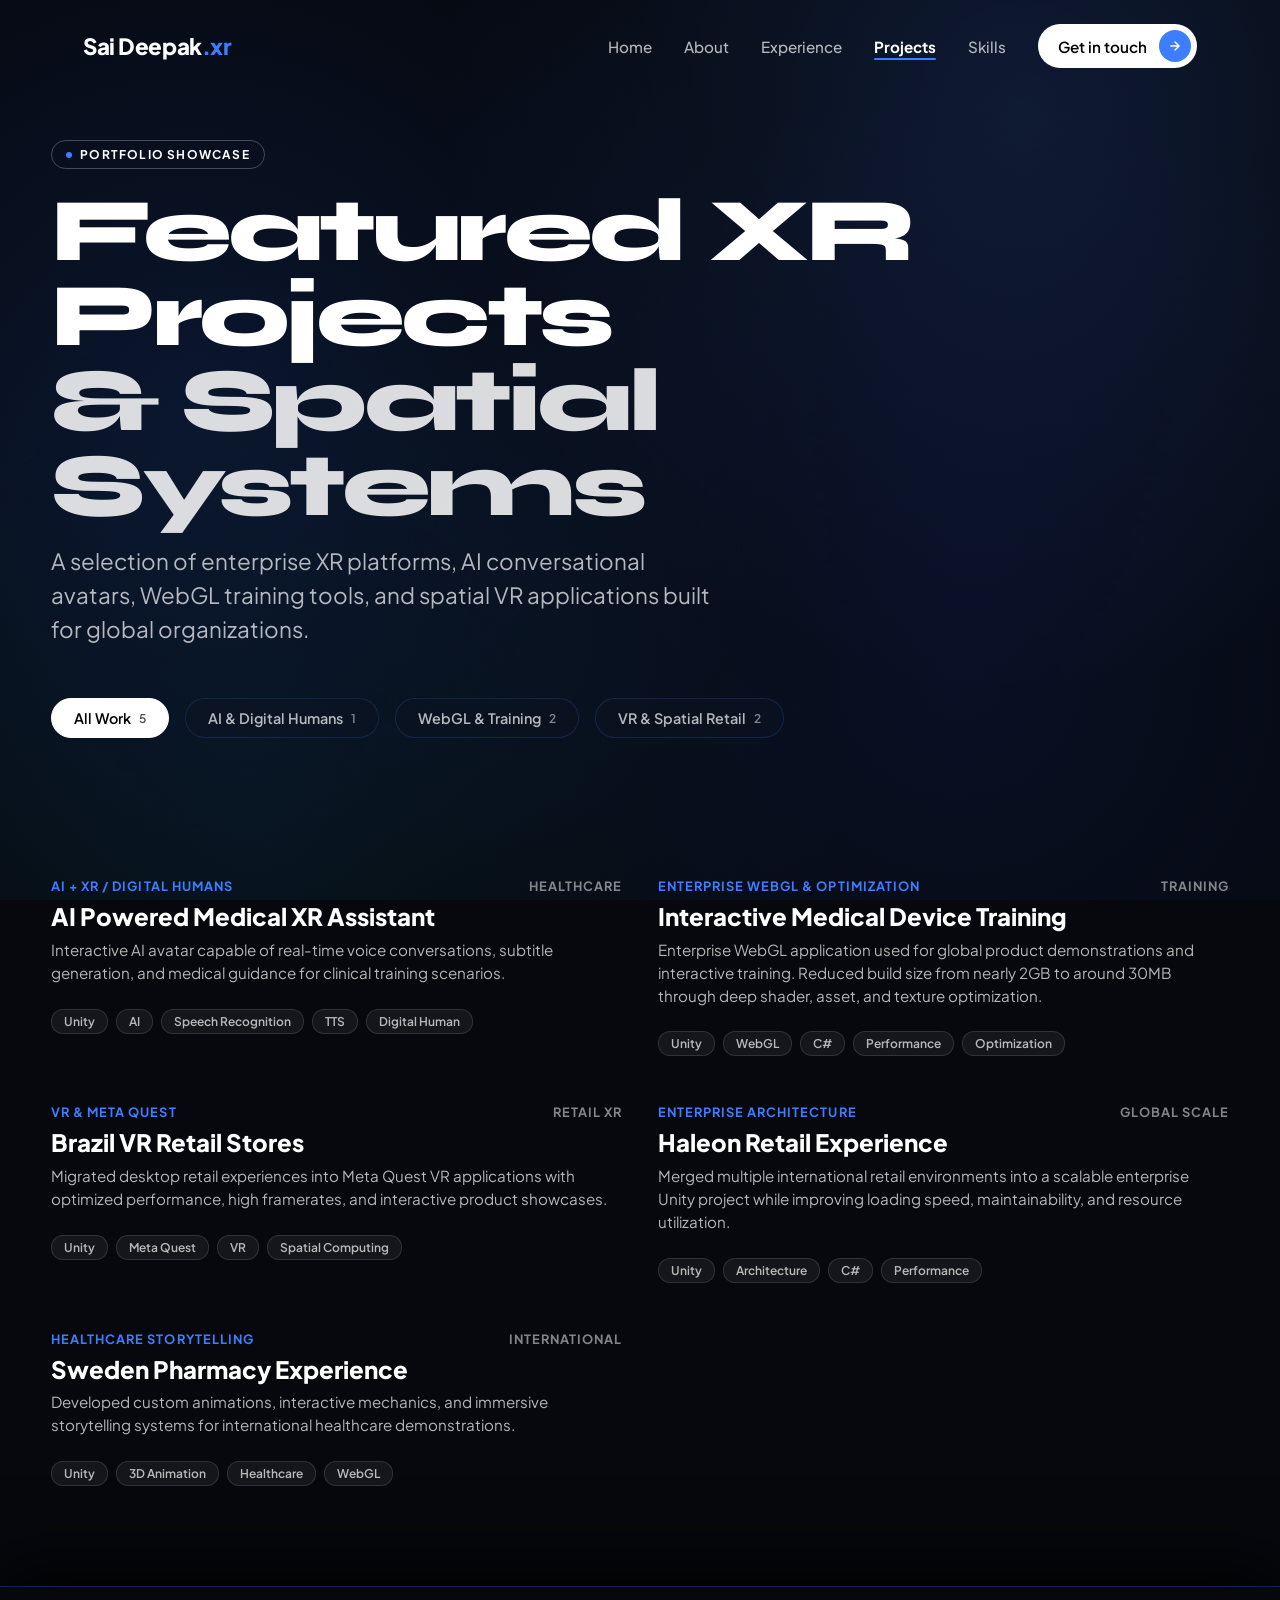
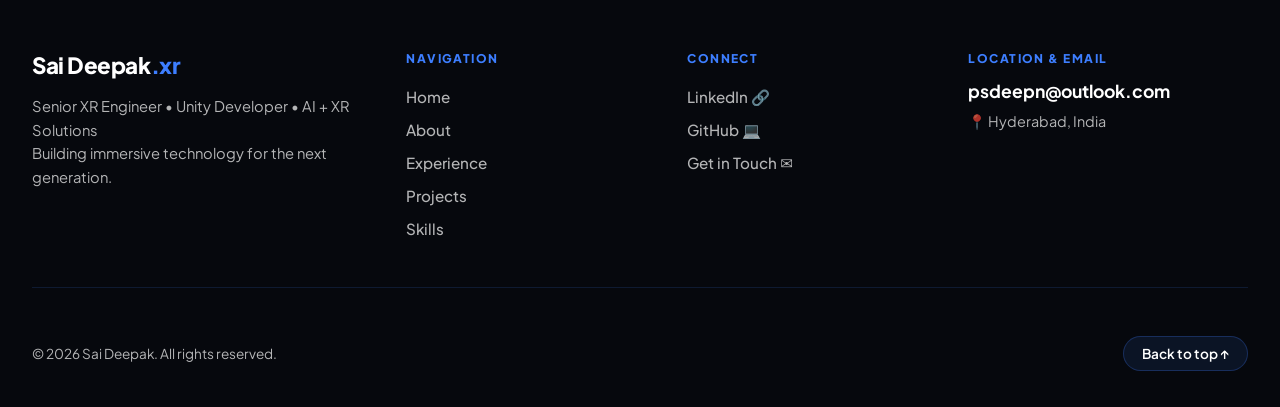
==== commit 212c36fd: "Update portfolio content, links, clients (Haleon, Novo Nordisk), and tech stack" ====
--- a/projects.html
+++ b/projects.html
@@ -166,8 +166,8 @@
         <div class="footer-col">
           <span class="footer-col-head">CONNECT</span>
           <ul class="footer-link-list">
-            <li><a href="https://linkedin.com" target="_blank" rel="noopener">LinkedIn 🔗</a></li>
-            <li><a href="https://github.com" target="_blank" rel="noopener">GitHub 💻</a></li>
+            <li><a href="https://www.linkedin.com/in/psdeepn/" target="_blank" rel="noopener">LinkedIn 🔗</a></li>
+            <li><a href="https://github.com/psdeepn" target="_blank" rel="noopener">GitHub 💻</a></li>
             <li><a href="index.html#contact">Get in Touch ✉️</a></li>
           </ul>
         </div>
@@ -175,7 +175,7 @@
         <!-- Col 4: Direct Contact -->
         <div class="footer-col footer-col-direct">
           <span class="footer-col-head">LOCATION & EMAIL</span>
-          <a href="mailto:your@email.com" class="footer-email">your@email.com</a>
+          <a href="mailto:psdeepn@outlook.com" class="footer-email">psdeepn@outlook.com</a>
           <span class="footer-location">📍 Hyderabad, India</span>
         </div>
       </div>
